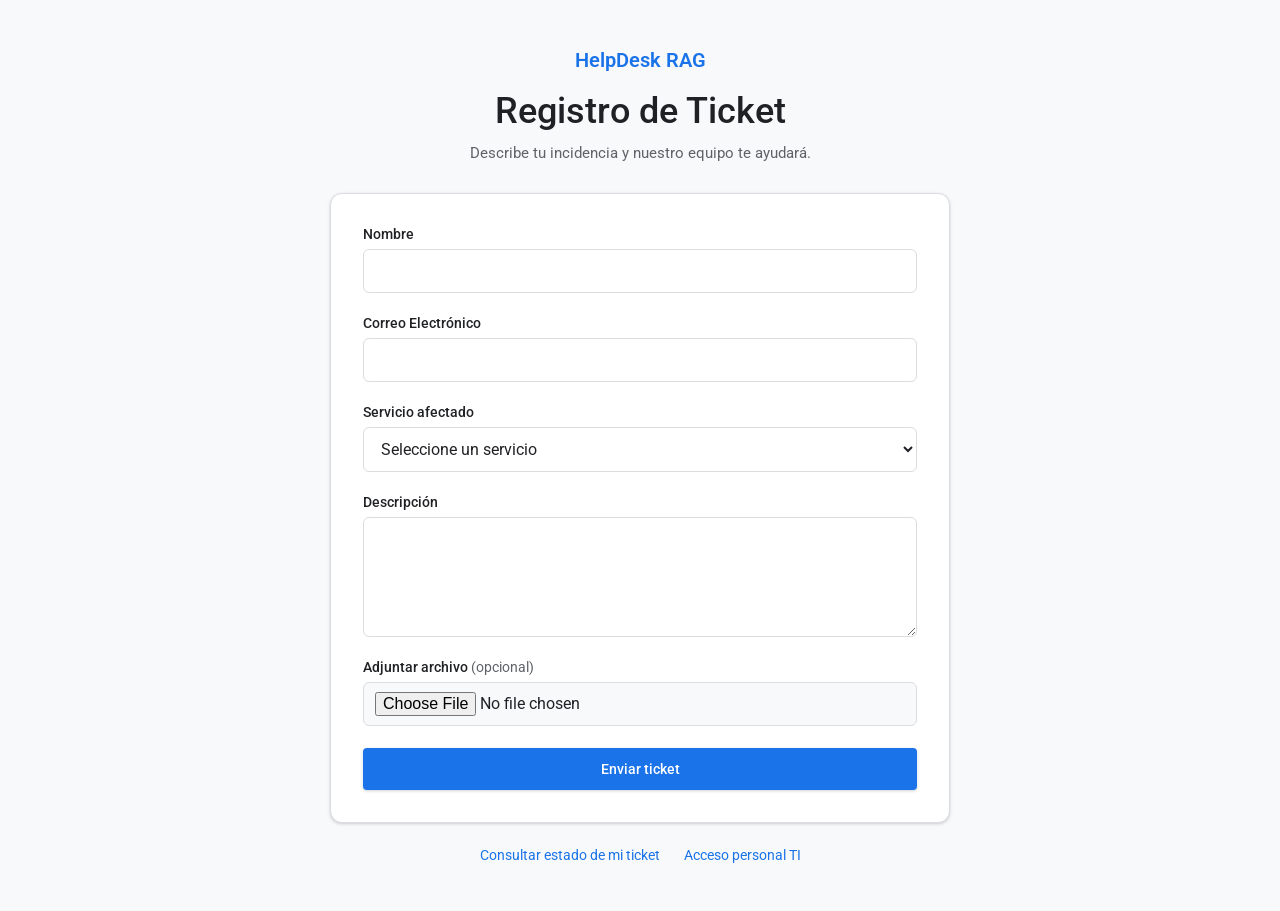
==== vistas/ticket.html @ b83a7e8e "V2" ====
<!DOCTYPE html>
<html lang="es">
    <head>
        <meta charset="UTF-8">
        <meta name="viewport" content="width=device-width, initial-scale=1.0">
        <title>Registro de Ticket</title>
        <link rel="stylesheet" href="../estilos.css">
    </head>
    <body class="pagina-publica">
        <main class="contenedor-publico">
            <div class="encabezado-publico">
                <span class="marca-google">HelpDesk RAG</span>
                <h1>Registro de Ticket</h1>
                <p>Describe tu incidencia y nuestro equipo te ayudará.</p>
            </div>
            <form action="/procesar" method="POST" enctype="multipart/form-data" class="form-publico formulario-ticket" onsubmit="event.preventDefault(); alert('Ticket registrado correctamente.');">
                <div class="grupo-input">
                    <label for="nombre">Nombre</label>
                    <input type="text" id="nombre" name="nombre" required>
                </div>
                <div class="grupo-input">
                    <label for="correo">Correo Electrónico</label>
                    <input type="email" id="correo" name="correo" required>
                </div>
                <div class="grupo-input">
                    <label for="servicio">Servicio afectado</label>
                    <select id="servicio" name="servicio" required>
                        <option value="" disabled selected>Seleccione un servicio</option>
                        <option value="equipos">Equipos informáticos</option>
                        <option value="Software">Software</option>
                        <option value="redes">Redes</option>
                        <option value="cuentas">Cuentas de usuario</option>
                        <option value="sisinstitucionales">Sistemas institucionales</option>
                        <option value="impresoras">Impresoras</option>
                        <option value="conectividad">Conectividad</option>
                        <option value="otros">Otros</option>
                    </select>
                </div>
                <div class="grupo-input">
                    <label for="descripcion">Descripción</label>
                    <textarea id="descripcion" name="descripcion" maxlength="500" required></textarea>
                </div>
                <div class="grupo-input">
                    <label for="archivo">Adjuntar archivo <span>(opcional)</span></label>
                    <input type="file" id="archivo" name="archivo" accept=".jpg,.jpeg,.png,.pdf,.docx,.xlsx">
                </div>
                <button type="submit" class="btn-google">Enviar ticket</button>
            </form>
            <nav class="enlaces-publicos">
                <a href="seguimiento.html">Consultar estado de mi ticket</a>
                <a href="login.html">Acceso personal TI</a>
            </nav>
        </main>
    </body>
</html>
---- estilos.css ----
@import url("https://fonts.googleapis.com/css2?family=Google+Sans:wght@400;500;600;700&family=Roboto:wght@400;500;700&display=swap");

:root {
    --azul: #1a73e8;
    --azul-oscuro: #185abc;
    --azul-claro: #e8f0fe;
    --azul-superficie: #f1f5fe;
    --texto: #202124;
    --texto-secundario: #5f6368;
    --borde: #dadce0;
    --fondo: #f8f9fa;
    --superficie: #ffffff;
    --rojo: #d93025;
    --sombra-1: 0 1px 2px rgba(60, 64, 67, 0.12), 0 1px 3px 1px rgba(60, 64, 67, 0.08);
    --sombra-2: 0 3px 6px rgba(60, 64, 67, 0.15), 0 1px 2px rgba(60, 64, 67, 0.1);
    --radio: 8px;
    --radio-pill: 999px;
    --transicion: 180ms cubic-bezier(0.4, 0, 0.2, 1);
}

* {
    box-sizing: border-box;
}

html {
    min-width: 320px;
    font-family: Roboto, Arial, sans-serif;
    color: var(--texto);
    background: var(--fondo);
    -webkit-font-smoothing: antialiased;
}

body {
    min-height: 100vh;
    margin: 0;
    background: var(--fondo);
}

a {
    color: var(--azul);
    text-decoration: none;
}

a:hover {
    text-decoration: underline;
}

button,
input,
select,
textarea {
    font: inherit;
}

button {
    cursor: pointer;
}

button:focus-visible,
a:focus-visible,
input:focus-visible,
select:focus-visible,
textarea:focus-visible {
    outline: 3px solid rgba(26, 115, 232, 0.3);
    outline-offset: 2px;
}

.oculto {
    display: none !important;
}

.pagina-publica {
    display: flex;
    align-items: flex-start;
    justify-content: center;
    min-height: 100vh;
    padding: 48px 20px;
    background: var(--fondo);
}

.contenedor-publico {
    width: min(100%, 620px);
    margin: auto;
}

.encabezado-publico {
    margin-bottom: 28px;
    text-align: center;
}

.marca-google {
    display: inline-block;
    margin-bottom: 18px;
    color: var(--azul);
    font-family: "Google Sans", Roboto, Arial, sans-serif;
    font-size: 20px;
    font-weight: 600;
}

.encabezado-publico h1,
.contenedor-publico > h1 {
    margin: 0 0 10px;
    font-family: "Google Sans", Roboto, Arial, sans-serif;
    font-size: clamp(28px, 4vw, 36px);
    font-weight: 500;
}

.encabezado-publico p {
    margin: 0;
    color: var(--texto-secundario);
    font-size: 15px;
    line-height: 1.5;
}

.form-publico,
.form-consulta,
.caja-resultado {
    padding: 32px;
    border: 1px solid var(--borde);
    border-radius: 12px;
    background: var(--superficie);
    box-shadow: var(--sombra-1);
}

.form-publico,
.form-consulta {
    display: grid;
    gap: 22px;
}

.grupo-input {
    display: flex;
    flex-direction: column;
    gap: 7px;
}

.grupo-input label {
    color: var(--texto);
    font-size: 14px;
    font-weight: 500;
}

.grupo-input label span {
    color: var(--texto-secundario);
    font-weight: 400;
}

input:not([type="hidden"]),
select,
textarea {
    width: 100%;
    min-height: 44px;
    padding: 11px 13px;
    border: 1px solid var(--borde);
    border-radius: 6px;
    color: var(--texto);
    background: var(--superficie);
    transition: border-color var(--transicion), box-shadow var(--transicion);
}

textarea {
    min-height: 120px;
    resize: vertical;
}

input:not([type="hidden"]):hover,
select:hover,
textarea:hover {
    border-color: var(--texto-secundario);
}

input:not([type="hidden"]):focus,
select:focus,
textarea:focus {
    border-color: var(--azul);
    outline: 0;
    box-shadow: 0 0 0 1px var(--azul);
}

input[type="file"] {
    padding: 9px 11px;
    background: var(--fondo);
}

.btn-google,
.btn-entrar,
.btn-guardar,
.columna-asistente-rag button,
.form-bloque > button,
.caja-catalogo > button,
.tabla-datos button,
.filtros-auditoria button,
.form-en-linea button {
    min-height: 42px;
    padding: 0 22px;
    border: 0;
    border-radius: 4px;
    color: #ffffff;
    background: var(--azul);
    box-shadow: var(--sombra-1);
    font-size: 14px;
    font-weight: 500;
    transition: background var(--transicion), box-shadow var(--transicion);
}

.btn-google:hover,
.btn-entrar:hover,
.btn-guardar:hover,
.columna-asistente-rag button:hover,
.form-bloque > button:hover,
.caja-catalogo > button:hover,
.tabla-datos button:hover,
.filtros-auditoria button:hover,
.form-en-linea button:hover {
    background: var(--azul-oscuro);
    box-shadow: var(--sombra-2);
}

.enlaces-publicos {
    display: flex;
    justify-content: center;
    gap: 24px;
    margin-top: 24px;
    font-size: 14px;
    text-align: center;
}

.pagina-login {
    display: flex;
    justify-content: center; 
    align-items: center;     
    min-height: 100vh;
}

.contenedor-login {
    width: min(100%, 450px);
}

.caja-login {
    padding: 40px;
    border: 1px solid var(--borde);
    border-radius: 8px;
    background: var(--superficie);
    box-shadow: var(--sombra-1);
}

.caja-login h1 {
    margin: 0 0 10px;
    font-family: "Google Sans", Roboto, Arial, sans-serif;
    font-size: 30px;
    font-weight: 500;
    text-align: center;
}

.caja-login > p {
    margin: 0 0 32px;
    color: var(--texto-secundario);
    text-align: center;
}

#form-login {
    display: grid;
    gap: 22px;
}

.btn-entrar {
    width: 100%;
    margin-top: 4px;
}

.caja-login .enlaces-publicos {
    flex-direction: column;
    gap: 12px;
    margin-top: 28px;
}

.erp-layout {
    min-height: 100vh;
}

.barra-lateral {
    position: fixed;
    z-index: 10;
    top: 0;
    bottom: 0;
    left: 0;
    display: flex;
    flex-direction: column;
    width: 264px;
    padding: 24px 14px 18px;
    overflow-y: auto;
    border-right: 1px solid var(--borde);
    background: var(--superficie);
}

.logo-erp {
    padding: 4px 14px 26px;
}

.logo-erp h2 {
    margin: 0 0 10px;
    color: var(--azul);
    font-family: "Google Sans", Roboto, Arial, sans-serif;
    font-size: 21px;
    font-weight: 600;
}

.rol-badge {
    display: inline-flex;
    padding: 5px 10px;
    border-radius: var(--radio-pill);
    color: var(--texto-secundario);
    background: var(--fondo);
    font-size: 12px;
}

.menu-navegacion ul {
    display: grid;
    gap: 4px;
    margin: 0;
    padding: 0;
    list-style: none;
}

.menu-navegacion .nav-link {
    display: block;
    padding: 11px 14px;
    border-radius: var(--radio-pill);
    color: var(--texto-secundario);
    font-size: 14px;
    font-weight: 500;
    transition: color var(--transicion), background var(--transicion);
}

.menu-navegacion .nav-link:hover {
    color: var(--texto);
    background: var(--fondo);
    text-decoration: none;
}

.menu-navegacion .nav-link.activo {
    color: var(--azul);
    background: var(--azul-claro);
}

.pie-barra {
    margin-top: auto;
    padding: 24px 14px 0;
}

.btn-salir {
    width: 100%;
    min-height: 40px;
    border: 1px solid var(--borde);
    border-radius: 4px;
    color: var(--texto-secundario);
    background: var(--superficie);
    font-size: 14px;
}

.btn-salir:hover {
    color: var(--rojo);
    border-color: #f1a7a3;
    background: #fce8e6;
}

.area-principal {
    min-height: 100vh;
    margin-left: 264px;
}

.cabecera-erp {
    position: sticky;
    z-index: 5;
    top: 0;
    display: flex;
    align-items: center;
    justify-content: space-between;
    min-height: 72px;
    padding: 12px 32px;
    border-bottom: 1px solid var(--borde);
    background: rgba(255, 255, 255, 0.96);
}

.buscador-rapido {
    width: min(100%, 620px);
}

.buscador-rapido form {
    display: flex;
    align-items: center;
    gap: 8px;
}

.buscador-rapido input {
    min-height: 46px;
    border: 0;
    border-radius: var(--radio-pill);
    background: #f1f3f4;
}

.buscador-rapido input:focus {
    border: 1px solid var(--azul);
    box-shadow: none;
    background: var(--superficie);
}

.buscador-rapido button {
    min-height: 42px;
    padding: 0 18px;
    border: 0;
    border-radius: 4px;
    color: var(--azul);
    background: transparent;
    font-weight: 500;
}

.buscador-rapido button:hover {
    background: var(--azul-claro);
}

.datos-sesion {
    color: var(--texto-secundario);
    font-size: 14px;
    white-space: nowrap;
}

.contenedor-modulos {
    padding: 32px;
}

.vista-modulo {
    padding: 28px;
    border: 1px solid var(--borde);
    border-radius: 12px;
    background: var(--superficie);
    box-shadow: var(--sombra-1);
}

.vista-modulo > h2 {
    margin: 0 0 24px;
    font-family: "Google Sans", Roboto, Arial, sans-serif;
    font-size: 24px;
    font-weight: 500;
}

.tarjetas-metricas {
    display: grid;
    grid-template-columns: repeat(4, minmax(0, 1fr));
    gap: 16px;
}

.tarjeta,
.caja-catalogo {
    padding: 22px;
    border: 1px solid var(--borde);
    border-radius: var(--radio);
    background: var(--superficie);
    box-shadow: var(--sombra-1);
}

.tarjeta h3,
.caja-catalogo h3 {
    margin: 0 0 16px;
    color: var(--texto-secundario);
    font-size: 14px;
    font-weight: 500;
}

.cifra {
    margin: 0;
    color: var(--azul);
    font-family: "Google Sans", Roboto, Arial, sans-serif;
    font-size: 32px;
    font-weight: 500;
}

.tabla-datos {
    width: 100%;
    border-collapse: collapse;
    font-size: 13px;
}

.tabla-datos th {
    padding: 14px 12px;
    border-bottom: 1px solid var(--borde);
    color: var(--texto-secundario);
    background: var(--fondo);
    font-size: 12px;
    font-weight: 500;
    text-align: left;
}

.tabla-datos td {
    padding: 14px 12px;
    border-bottom: 1px solid #edf0f2;
    vertical-align: middle;
}

.tabla-datos tr:last-child td {
    border-bottom: 0;
}

.form-en-linea {
    display: flex;
    align-items: center;
    gap: 8px;
}

.form-en-linea input,
.form-en-linea select,
.form-en-linea button {
    min-height: 36px;
    width: auto;
}

.form-en-linea button,
.tabla-datos button {
    padding: 0 12px;
    font-size: 12px;
}

.espacio-trabajo-tecnico {
    display: grid;
    grid-template-columns: minmax(0, 1.2fr) minmax(320px, 0.8fr);
    gap: 24px;
    align-items: start;
}

.columna-detalle-ticket,
.columna-asistente-rag,
.form-bloque,
.filtros-auditoria {
    padding: 24px;
    border: 1px solid var(--borde);
    border-radius: var(--radio);
    background: var(--superficie);
}

.columna-detalle-ticket h3,
.columna-asistente-rag h3,
.form-bloque h3 {
    margin: 0 0 20px;
    font-family: "Google Sans", Roboto, Arial, sans-serif;
    font-size: 20px;
    font-weight: 500;
}

.columna-detalle-ticket > p {
    margin: 0 0 12px;
    color: var(--texto-secundario);
    font-size: 14px;
    line-height: 1.5;
}

.caja-texto-lectura,
.caja-propuesta {
    margin: 10px 0 18px;
    padding: 16px;
    border-radius: 6px;
    background: var(--fondo);
    font-size: 14px;
    line-height: 1.6;
}

.columna-detalle-ticket form,
.columna-asistente-rag form {
    display: grid;
    gap: 18px;
    margin-top: 24px;
}

.fila-campos {
    display: grid;
    grid-template-columns: repeat(2, minmax(0, 1fr));
    gap: 16px;
}

.columna-asistente-rag {
    border-color: #c5d7f8;
    background: var(--azul-superficie);
}

.columna-asistente-rag h3 {
    color: var(--azul-oscuro);
}

.resultado-rag {
    margin-top: 24px;
    padding-top: 20px;
    border-top: 1px solid #c5d7f8;
}

.resultado-rag h4 {
    margin: 0 0 10px;
    font-size: 14px;
    font-weight: 500;
}

.lista-sugerencia-ia,
.resultado-rag > ul {
    margin: 0 0 20px;
    padding-left: 18px;
    color: var(--texto-secundario);
    font-size: 13px;
    line-height: 1.7;
}

.acciones-rag {
    display: flex;
    justify-content: flex-end;
}

.grilla-catalogos {
    display: grid;
    grid-template-columns: repeat(2, minmax(0, 1fr));
    gap: 16px;
}

.caja-catalogo {
    display: grid;
    gap: 16px;
}

.form-bloque {
    display: grid;
    gap: 20px;
    margin-bottom: 24px;
}

.caja-resultado {
    margin-top: 24px;
}

.caja-resultado h2 {
    margin: 0 0 20px;
    font-family: "Google Sans", Roboto, Arial, sans-serif;
    font-size: 20px;
    font-weight: 500;
}

.caja-resultado p {
    margin: 10px 0;
    color: var(--texto-secundario);
    font-size: 14px;
}

.bloque-respuesta {
    margin-top: 22px;
    padding: 18px;
    border-left: 4px solid var(--azul);
    background: var(--azul-superficie);
}

.bloque-respuesta h3 {
    margin: 0 0 8px;
    font-size: 14px;
    font-weight: 500;
}

.filtros-auditoria {
    margin-bottom: 24px;
}

@media (max-width: 1100px) {
    .tarjetas-metricas {
        grid-template-columns: repeat(2, minmax(0, 1fr));
    }

    .espacio-trabajo-tecnico {
        grid-template-columns: 1fr;
    }
}

@media (max-width: 760px) {
    .barra-lateral {
        position: static;
        width: 100%;
        min-height: auto;
    }

    .area-principal {
        margin-left: 0;
    }

    .cabecera-erp {
        position: static;
        align-items: stretch;
        flex-direction: column;
        gap: 12px;
        padding: 16px;
    }

    .buscador-rapido {
        width: 100%;
    }

    .contenedor-modulos {
        padding: 16px;
    }

    .vista-modulo {
        padding: 18px;
    }

    .tarjetas-metricas,
    .grilla-catalogos,
    .fila-campos {
        grid-template-columns: 1fr;
    }

    .tabla-datos {
        display: block;
        overflow-x: auto;
    }

    .form-en-linea {
        align-items: stretch;
        flex-direction: column;
    }

    .form-en-linea input,
    .form-en-linea select,
    .form-en-linea button {
        width: 100%;
    }

    .pagina-publica {
        padding: 24px 14px;
    }

    .form-publico,
    .form-consulta,
    .caja-login,
    .caja-resultado {
        padding: 24px 18px;
    }

    .enlaces-publicos {
        align-items: center;
        flex-direction: column;
        gap: 12px;
    }
}

@media (prefers-reduced-motion: reduce) {
    *,
    *::before,
    *::after {
        scroll-behavior: auto !important;
        animation-duration: 0.01ms !important;
        transition-duration: 0.01ms !important;
    }
}

.pagina-landing {
    min-height: 100vh;
    padding: 48px 24px;
    background:
        linear-gradient(135deg, rgba(232, 240, 254, 0.72), rgba(248, 249, 250, 0.9) 48%, #ffffff),
        var(--fondo);
}

.contenedor-landing {
    width: min(100%, 1080px);
    margin: auto;
}

.cabecera-landing {
    position: sticky;
    z-index: 5;
    top: 18px;
    display: flex;
    align-items: center;
    gap: 24px;
    min-height: 64px;
    margin-bottom: 20px;
    padding: 10px 14px 10px 22px;
    border: 1px solid var(--borde);
    border-radius: 12px;
    background: rgba(255, 255, 255, 0.96);
    box-shadow: var(--sombra-1);
    backdrop-filter: blur(10px);
}

.marca-landing {
    color: var(--azul);
    font-family: "Google Sans", Roboto, Arial, sans-serif;
    font-size: 20px;
    font-weight: 600;
    white-space: nowrap;
}

.marca-landing:hover {
    text-decoration: none;
}

.nav-landing {
    display: flex;
    align-items: center;
    gap: 8px;
    margin-right: auto;
}

.nav-landing a {
    padding: 10px 14px;
    border-radius: var(--radio-pill);
    color: var(--texto-secundario);
    font-size: 14px;
    font-weight: 500;
    transition: color var(--transicion), background var(--transicion);
}

.nav-landing a:hover {
    color: var(--azul);
    background: var(--azul-claro);
    text-decoration: none;
}

.acciones-cabecera {
    display: flex;
    align-items: center;
    gap: 8px;
}

.acciones-cabecera a {
    display: inline-flex;
    align-items: center;
    justify-content: center;
    min-height: 40px;
    padding: 0 16px;
    border-radius: 4px;
    font-size: 13px;
    font-weight: 500;
    text-decoration: none;
    transition: background var(--transicion), box-shadow var(--transicion), transform var(--transicion);
}

.btn-secundario {
    color: var(--azul);
    background: transparent;
}

.btn-secundario:hover {
    background: var(--azul-claro);
}

.acciones-cabecera .btn-entrar {
    min-height: 40px;
    padding: 0 16px;
}

.seccion-proyecto,
.bloque-integrantes {
    scroll-margin-top: 104px;
}

.seccion-proyecto {
    position: relative;
    overflow: hidden;
    padding: clamp(32px, 6vw, 72px);
    border: 1px solid var(--borde);
    border-radius: 16px;
    background: var(--superficie);
    box-shadow: var(--sombra-2);
}

.seccion-proyecto::before {
    position: absolute;
    top: 0;
    right: 0;
    width: 280px;
    height: 280px;
    border-radius: 50%;
    background: rgba(26, 115, 232, 0.08);
    content: "";
    transform: translate(35%, -35%);
}

.seccion-proyecto::after {
    position: absolute;
    right: 112px;
    bottom: -130px;
    width: 220px;
    height: 220px;
    border-radius: 50%;
    background: rgba(52, 168, 83, 0.06);
    content: "";
}

.etiqueta-curso {
    position: relative;
    z-index: 1;
    display: inline-flex;
    align-items: center;
    min-height: 32px;
    padding: 0 14px;
    border-radius: var(--radio-pill);
    color: var(--azul-oscuro);
    background: var(--azul-claro);
    font-size: 13px;
    font-weight: 500;
    letter-spacing: 0.2px;
}

.seccion-proyecto h1 {
    position: relative;
    z-index: 1;
    max-width: 820px;
    margin: 24px 0 20px;
    color: var(--texto);
    font-family: "Google Sans", Roboto, Arial, sans-serif;
    font-size: clamp(34px, 6vw, 64px);
    font-weight: 500;
    letter-spacing: -1.6px;
    line-height: 1.08;
}

.presentacion-proyecto {
    position: relative;
    z-index: 1;
    display: grid;
    grid-template-columns: minmax(180px, 0.36fr) minmax(0, 1fr);
    gap: clamp(28px, 5vw, 64px);
    align-items: center;
    margin-top: 30px;
}

.contenedor-icono {
    display: flex;
    align-items: center;
    justify-content: center;
    min-height: 220px;
    padding: 24px;
    border: 1px solid var(--borde);
    border-radius: 16px;
    background: var(--azul-superficie);
    box-shadow: var(--sombra-1);
}

.contenedor-icono img {
    display: block;
    width: min(100%, 190px);
    height: auto;
    max-height: 190px;
    object-fit: contain;
}

.descripcion-proyecto {
    position: relative;
    z-index: 1;
    max-width: 760px;
    margin: 0;
    color: var(--texto-secundario);
    font-size: 16px;
    line-height: 1.75;
}

.bloque-integrantes {
    position: relative;
    z-index: 1;
    max-width: 720px;
    margin-top: 40px;
    padding-top: 28px;
    border-top: 1px solid var(--borde);
}

.bloque-integrantes h2 {
    margin: 0 0 18px;
    color: var(--texto);
    font-family: "Google Sans", Roboto, Arial, sans-serif;
    font-size: 20px;
    font-weight: 500;
}

.lista-integrantes {
    display: grid;
    grid-template-columns: repeat(2, minmax(0, 1fr));
    gap: 10px 16px;
    margin: 0;
    padding: 0;
    list-style: none;
}

.item-integrante {
    display: flex;
    align-items: center;
    justify-content: space-between;
    gap: 14px;
    min-height: 50px;
    padding: 10px 14px;
    border: 1px solid #edf0f2;
    border-radius: var(--radio);
    background: #ffffff;
}

.nombre-alumno {
    color: var(--texto);
    font-size: 14px;
    line-height: 1.35;
}

.codigo-alumno {
    flex-shrink: 0;
    color: var(--texto-secundario);
    font-size: 12px;
    font-variant-numeric: tabular-nums;
}

.acciones-landing {
    position: relative;
    z-index: 1;
    display: flex;
    margin-top: 40px;
}

.acciones-landing .btn-entrar {
    display: inline-flex;
    align-items: center;
    justify-content: center;
    min-height: 46px;
    padding: 0 24px;
    border-radius: 4px;
    color: #ffffff;
    background: var(--azul);
    box-shadow: var(--sombra-1);
    font-size: 14px;
    font-weight: 500;
    text-decoration: none;
    transition: background var(--transicion), box-shadow var(--transicion), transform var(--transicion);
}

.acciones-landing .btn-entrar:hover {
    background: var(--azul-oscuro);
    box-shadow: var(--sombra-2);
    text-decoration: none;
    transform: translateY(-1px);
}

@media (max-width: 700px) {
    .cabecera-landing {
        position: static;
        align-items: stretch;
        flex-wrap: wrap;
        gap: 8px;
        padding: 12px 14px;
    }

    .nav-landing {
        order: 3;
        width: 100%;
        margin-right: 0;
        padding-top: 8px;
        border-top: 1px solid var(--borde);
    }

    .nav-landing a {
        flex: 1;
        text-align: center;
    }

    .acciones-cabecera {
        margin-left: auto;
    }

    .acciones-cabecera a {
        padding: 0 10px;
        font-size: 12px;
    }

    .pagina-landing {
        padding: 20px 14px;
    }

    .seccion-proyecto {
        padding: 28px 22px;
        border-radius: 12px;
    }

    .seccion-proyecto h1 {
        font-size: clamp(32px, 11vw, 48px);
        letter-spacing: -0.8px;
    }

    .presentacion-proyecto {
        grid-template-columns: 1fr;
        gap: 24px;
        margin-top: 24px;
    }

    .contenedor-icono {
        min-height: 250px;
    }

    .contenedor-icono img {
        width: 250px;
        max-height: 150px;
    }

    .descripcion-proyecto {
        font-size: 15px;
        line-height: 1.65;
    }

    .lista-integrantes {
        grid-template-columns: 1fr;
    }

    .item-integrante {
        align-items: flex-start;
        flex-direction: column;
        gap: 5px;
    }
}
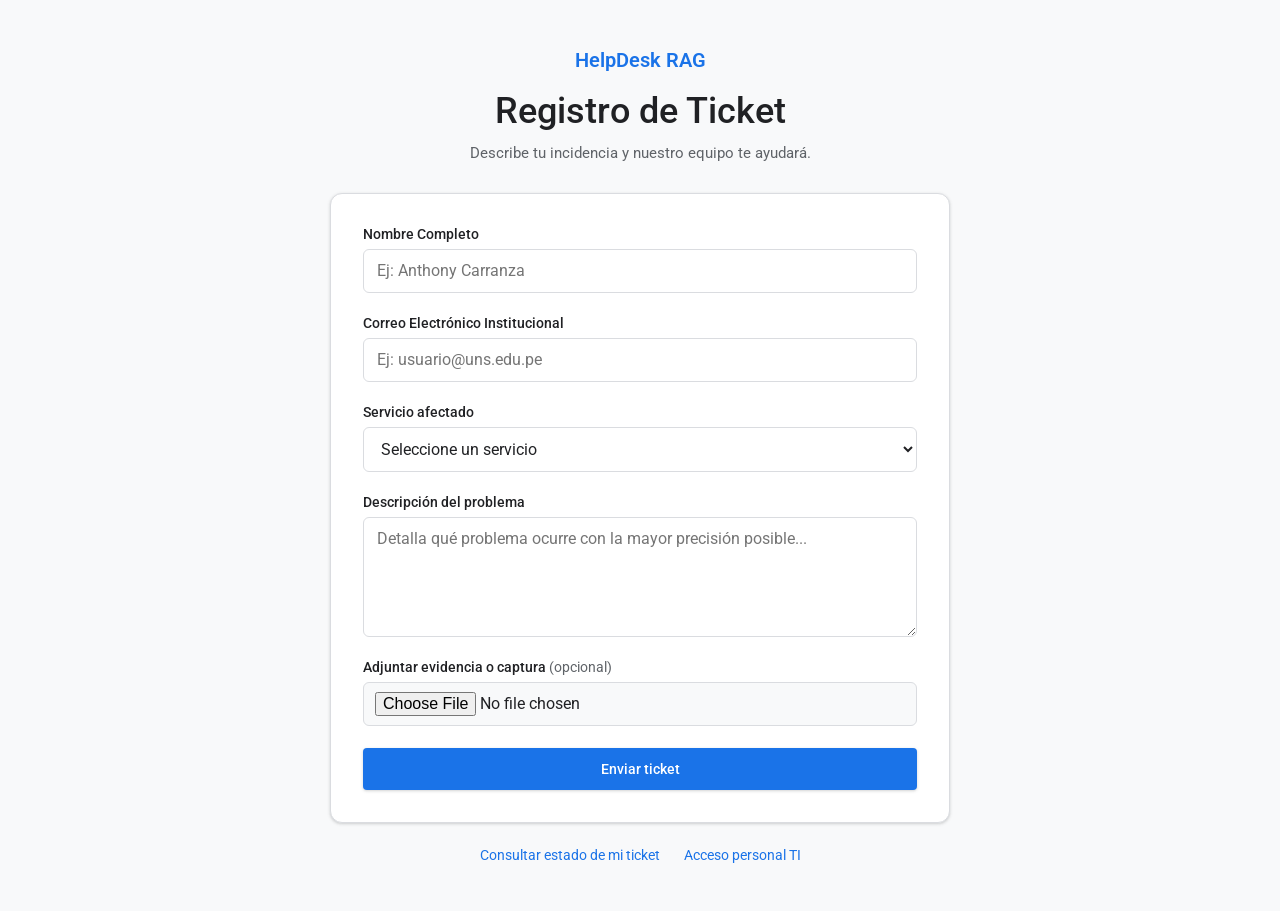
==== commit 8e9efcce: "implementacion del flujo de persistencia php pdo y mysql para tickets" ====
--- a/vistas/ticket.html
+++ b/vistas/ticket.html
@@ -1,55 +1,58 @@
 <!DOCTYPE html>
 <html lang="es">
-    <head>
-        <meta charset="UTF-8">
-        <meta name="viewport" content="width=device-width, initial-scale=1.0">
-        <title>Registro de Ticket</title>
-        <link rel="stylesheet" href="../estilos.css">
-    </head>
-    <body class="pagina-publica">
-        <main class="contenedor-publico">
-            <div class="encabezado-publico">
-                <span class="marca-google">HelpDesk RAG</span>
-                <h1>Registro de Ticket</h1>
-                <p>Describe tu incidencia y nuestro equipo te ayudará.</p>
+<head>
+    <meta charset="UTF-8">
+    <meta name="viewport" content="width=device-width, initial-scale=1.0">
+    <title>Registro de Ticket - HelpDesk RAG</title>
+    <link rel="stylesheet" href="../estilos.css">
+</head>
+<body class="pagina-publica">
+    <main class="contenedor-publico">
+        <div class="encabezado-publico">
+            <span class="marca-google">HelpDesk RAG</span>
+            <h1>Registro de Ticket</h1>
+            <p>Describe tu incidencia y nuestro equipo te ayudará.</p>
+        </div>
+
+        <form action="../conexion/guardar_ticket.php" method="POST" enctype="multipart/form-data" class="form-publico formulario-ticket">
+            
+            <div class="grupo-input">
+                <label for="nombre">Nombre Completo</label>
+                <input type="text" id="nombre" name="nombre" placeholder="Ej: Anthony Carranza" required>
             </div>
-            <form action="/procesar" method="POST" enctype="multipart/form-data" class="form-publico formulario-ticket" onsubmit="event.preventDefault(); alert('Ticket registrado correctamente.');">
-                <div class="grupo-input">
-                    <label for="nombre">Nombre</label>
-                    <input type="text" id="nombre" name="nombre" required>
-                </div>
-                <div class="grupo-input">
-                    <label for="correo">Correo Electrónico</label>
-                    <input type="email" id="correo" name="correo" required>
-                </div>
-                <div class="grupo-input">
-                    <label for="servicio">Servicio afectado</label>
-                    <select id="servicio" name="servicio" required>
-                        <option value="" disabled selected>Seleccione un servicio</option>
-                        <option value="equipos">Equipos informáticos</option>
-                        <option value="Software">Software</option>
-                        <option value="redes">Redes</option>
-                        <option value="cuentas">Cuentas de usuario</option>
-                        <option value="sisinstitucionales">Sistemas institucionales</option>
-                        <option value="impresoras">Impresoras</option>
-                        <option value="conectividad">Conectividad</option>
-                        <option value="otros">Otros</option>
-                    </select>
-                </div>
-                <div class="grupo-input">
-                    <label for="descripcion">Descripción</label>
-                    <textarea id="descripcion" name="descripcion" maxlength="500" required></textarea>
-                </div>
-                <div class="grupo-input">
-                    <label for="archivo">Adjuntar archivo <span>(opcional)</span></label>
-                    <input type="file" id="archivo" name="archivo" accept=".jpg,.jpeg,.png,.pdf,.docx,.xlsx">
-                </div>
-                <button type="submit" class="btn-google">Enviar ticket</button>
-            </form>
-            <nav class="enlaces-publicos">
-                <a href="seguimiento.html">Consultar estado de mi ticket</a>
-                <a href="login.html">Acceso personal TI</a>
-            </nav>
-        </main>
-    </body>
-</html>
+
+            <div class="grupo-input">
+                <label for="correo">Correo Electrónico Institucional</label>
+                <input type="email" id="correo" name="correo" placeholder="Ej: usuario@uns.edu.pe" required>
+            </div>
+
+            <div class="grupo-input">
+                <label for="servicio">Servicio afectado</label>
+                <select id="servicio" name="servicio" required>
+                    <option value="" disabled selected>Seleccione un servicio</option>
+                    <option value="1">Cuentas y Accesos (Correo / Portal Académico)</option>
+                    <option value="2">Redes y Conectividad (Wi-Fi / Red Cableada)</option>
+                    <option value="3">Equipos y Hardware (Computadoras / Impresoras)</option>
+                </select>
+            </div>
+
+            <div class="grupo-input">
+                <label for="descripcion">Descripción del problema</label>
+                <textarea id="descripcion" name="descripcion" maxlength="500" placeholder="Detalla qué problema ocurre con la mayor precisión posible..." required></textarea>
+            </div>
+
+            <div class="grupo-input">
+                <label for="archivo">Adjuntar evidencia o captura <span>(opcional)</span></label>
+                <input type="file" id="archivo" name="archivo" accept=".jpg,.jpeg,.png,.pdf,.docx,.xlsx">
+            </div>
+
+            <button type="submit" class="btn-google">Enviar ticket</button>
+        </form>
+
+        <nav class="enlaces-publicos">
+            <a href="seguimiento.html">Consultar estado de mi ticket</a>
+            <a href="login.html">Acceso personal TI</a>
+        </nav>
+    </main>
+</body>
+</html>
